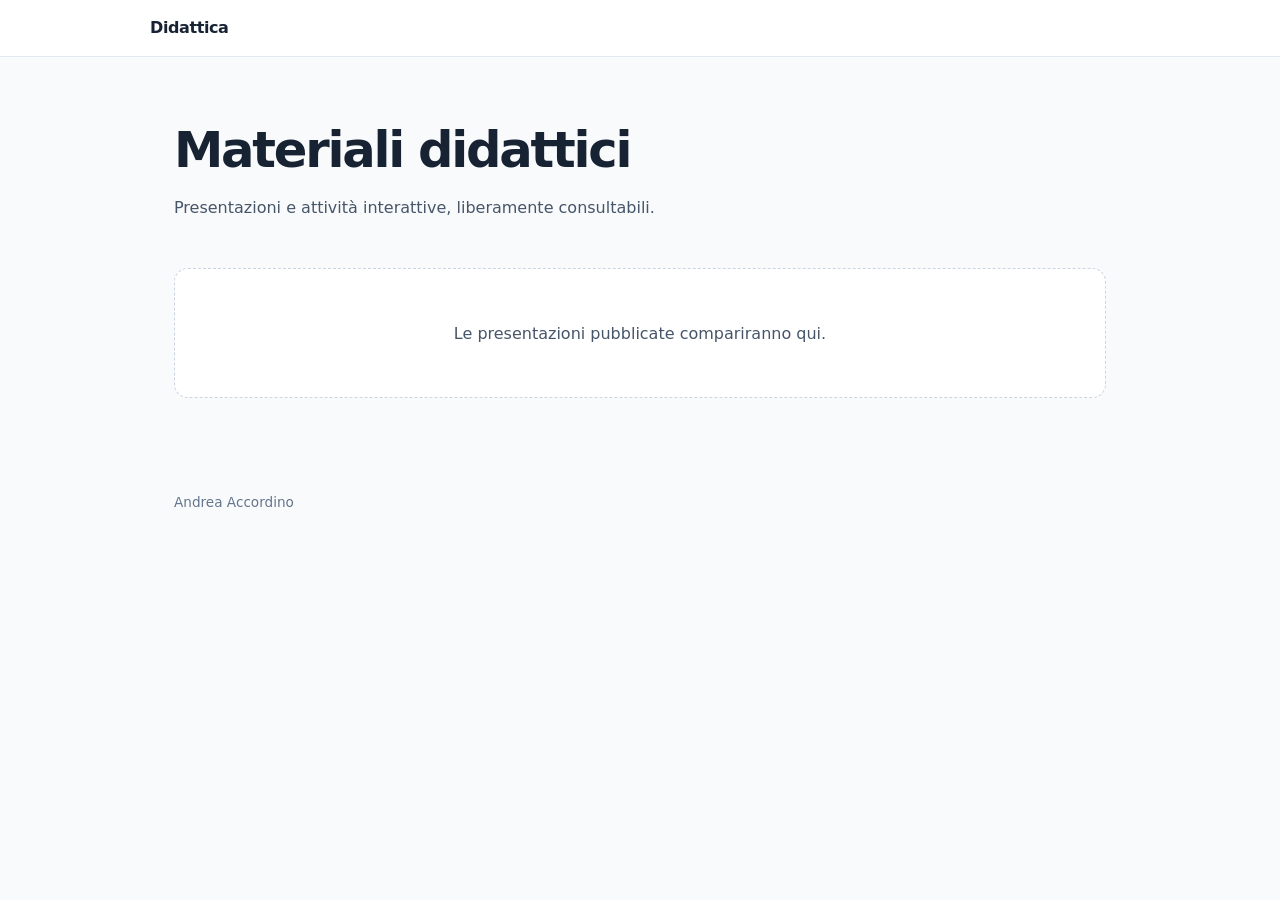
==== index.html @ a29f0cfa "Inizializza homepage del catalogo didattico" ====
<!doctype html>
<html lang="it">
<head>
  <meta charset="utf-8">
  <meta name="viewport" content="width=device-width, initial-scale=1">
  <meta name="description" content="Presentazioni e risorse didattiche interattive di Andrea Accordino.">
  <title>Didattica — Andrea Accordino</title>
  <style>
    :root { color-scheme: light; font-family: system-ui, -apple-system, "Segoe UI", sans-serif; background: #f8fafc; color: #172233; }
    * { box-sizing: border-box; }
    body { margin: 0; }
    header { background: white; border-bottom: 1px solid #e2e8f0; padding: 1.15rem max(1.5rem, calc((100vw - 980px)/2)); }
    header a { text-decoration: none; color: inherit; font-weight: 750; letter-spacing: -.025em; }
    main { max-width: 980px; margin: 0 auto; padding: 4rem 1.5rem; }
    h1 { font-size: clamp(2rem, 5vw, 3.1rem); letter-spacing: -.045em; margin: 0 0 .5rem; }
    p { color: #475569; line-height: 1.6; }
    .empty { margin-top: 3rem; border: 1px dashed #cbd5e1; border-radius: 14px; padding: 2.2rem; background: #fff; text-align: center; }
    footer { max-width: 980px; margin: 0 auto; padding: 2rem 1.5rem; color: #64748b; font-size: .85rem; }
  </style>
</head>
<body>
  <header><a href="/">Didattica</a></header>
  <main>
    <h1>Materiali didattici</h1>
    <p>Presentazioni e attività interattive, liberamente consultabili.</p>
    <section class="empty" aria-label="Catalogo delle presentazioni">
      <p>Le presentazioni pubblicate compariranno qui.</p>
    </section>
  </main>
  <footer>Andrea Accordino</footer>
</body>
</html>
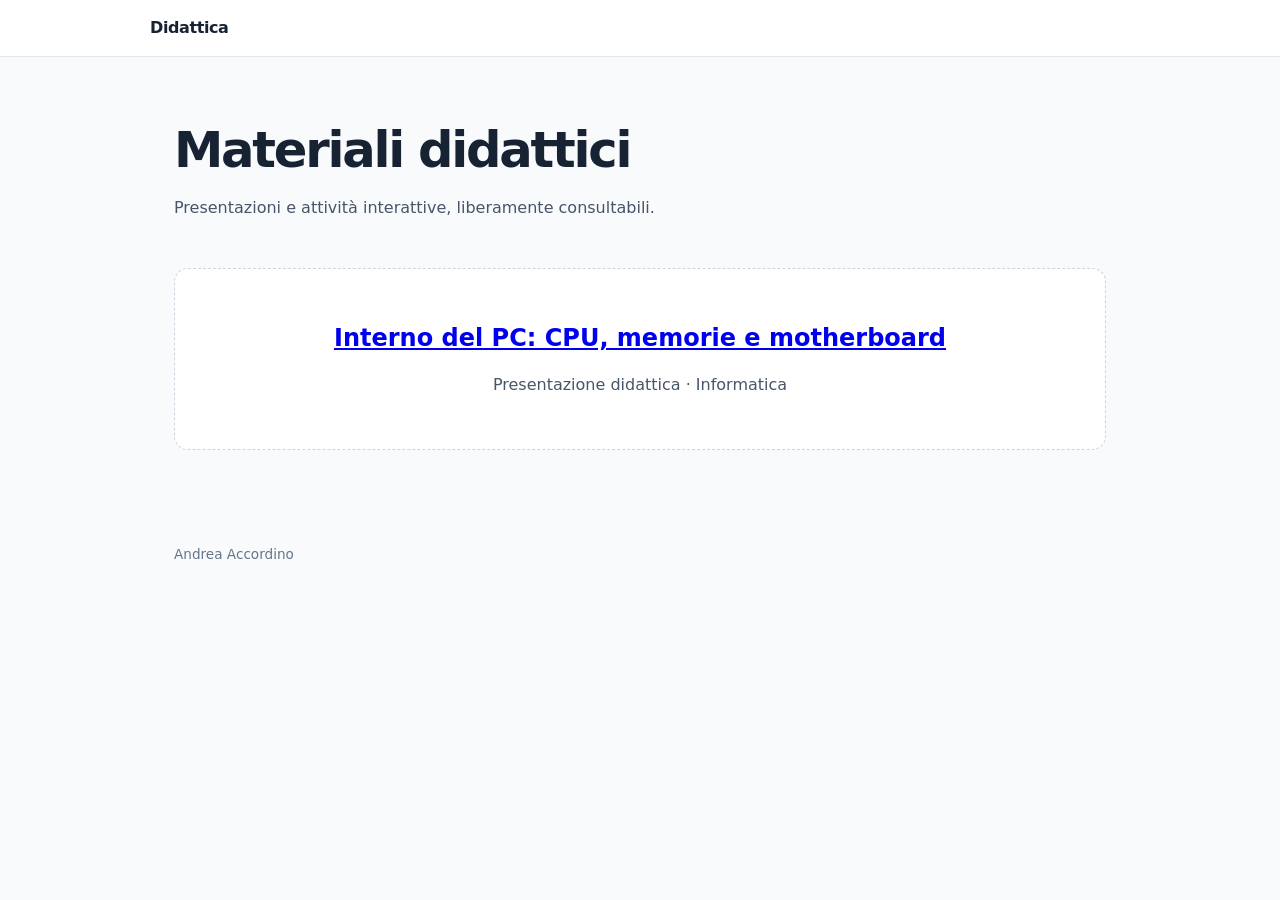
==== commit f19304e1: "Pubblica prima presentazione: Interno del PC" ====
--- a/index.html
+++ b/index.html
@@ -24,7 +24,7 @@
     <h1>Materiali didattici</h1>
     <p>Presentazioni e attività interattive, liberamente consultabili.</p>
     <section class="empty" aria-label="Catalogo delle presentazioni">
-      <p>Le presentazioni pubblicate compariranno qui.</p>
+      <h2><a href="/interno-pc/">Interno del PC: CPU, memorie e motherboard</a></h2><p>Presentazione didattica · Informatica</p>
     </section>
   </main>
   <footer>Andrea Accordino</footer>
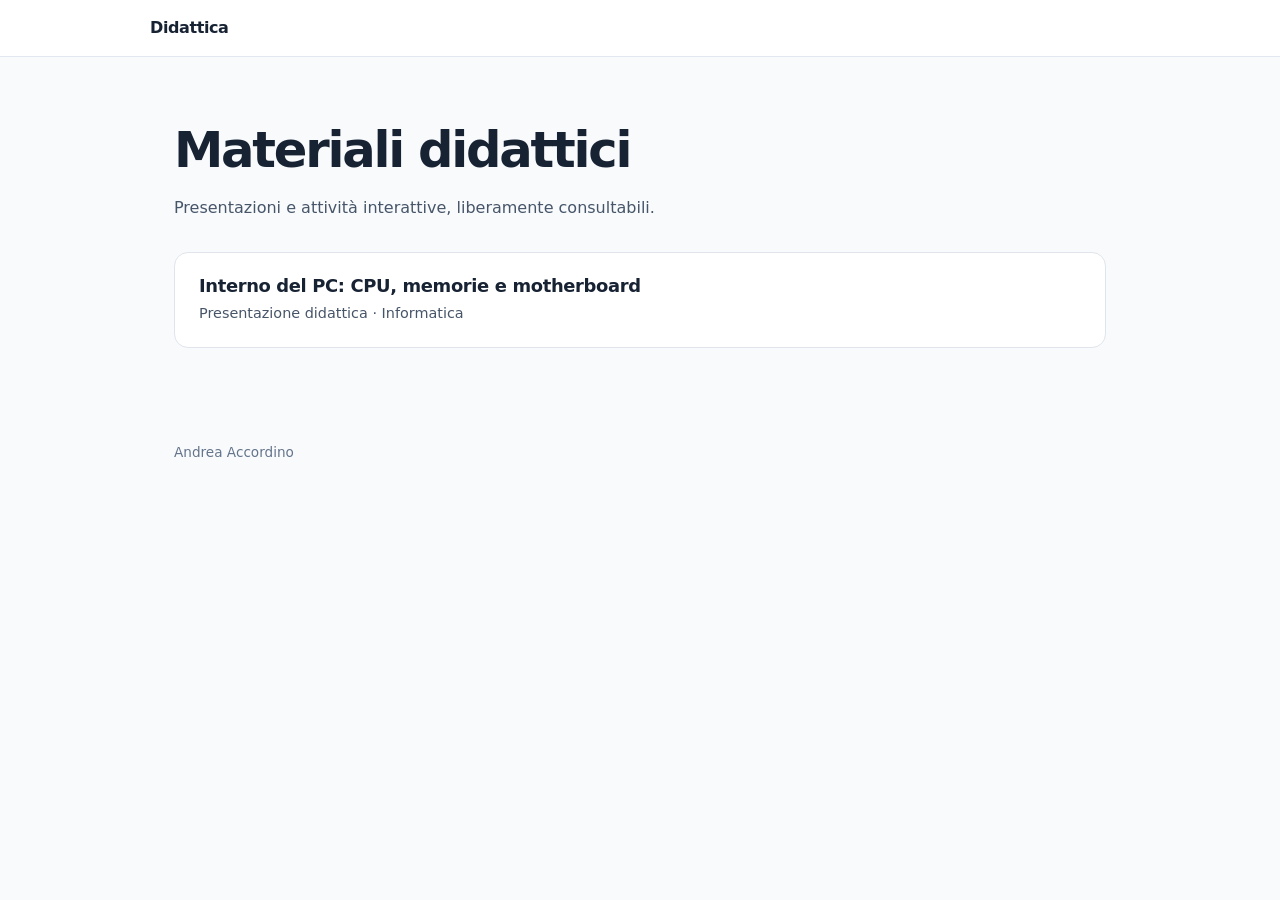
==== commit 2082afbd: "Catalogo didattica aggiornabile tramite manifest JSON" ====
--- a/index.html
+++ b/index.html
@@ -14,7 +14,12 @@
     main { max-width: 980px; margin: 0 auto; padding: 4rem 1.5rem; }
     h1 { font-size: clamp(2rem, 5vw, 3.1rem); letter-spacing: -.045em; margin: 0 0 .5rem; }
     p { color: #475569; line-height: 1.6; }
-    .empty { margin-top: 3rem; border: 1px dashed #cbd5e1; border-radius: 14px; padding: 2.2rem; background: #fff; text-align: center; }
+    .catalog { margin-top: 2rem; display: grid; gap: 14px; }
+    .catalog-card { display: block; padding: 22px 24px; background: #fff; color: inherit; border: 1px solid #dfe5eb; border-radius: 14px; text-decoration: none; transition: border-color .15s; }
+    .catalog-card:hover, .catalog-card:focus-visible { border-color: #007b8d; }
+    .catalog-card h2 { font-size: 1.12rem; letter-spacing: -.02em; margin: 0 0 6px; }
+    .catalog-card p { font-size: .9rem; margin: 0; }
+    .catalog-card:focus-visible { outline: 3px solid #007b8d; outline-offset: 3px; }
     footer { max-width: 980px; margin: 0 auto; padding: 2rem 1.5rem; color: #64748b; font-size: .85rem; }
   </style>
 </head>
@@ -23,10 +28,35 @@
   <main>
     <h1>Materiali didattici</h1>
     <p>Presentazioni e attività interattive, liberamente consultabili.</p>
-    <section class="empty" aria-label="Catalogo delle presentazioni">
-      <h2><a href="/interno-pc/">Interno del PC: CPU, memorie e motherboard</a></h2><p>Presentazione didattica · Informatica</p>
+    <section class="catalog" id="catalog" aria-label="Catalogo delle presentazioni">
+      <a class="catalog-card" href="/interno-pc/"><h2>Interno del PC: CPU, memorie e motherboard</h2><p>Presentazione didattica · Informatica</p></a>
     </section>
   </main>
   <footer>Andrea Accordino</footer>
+  <script>
+    /* I file dei materiali non richiedono rebuild: basta aggiornare catalog.json nello stesso commit. */
+    fetch('/catalog.json', {cache: 'no-store'})
+      .then(response => { if (!response.ok) throw Error('Catalogo non disponibile'); return response.json(); })
+      .then(data => {
+        if (data.schemaVersion !== 1 || !Array.isArray(data.materials)) return;
+        const section = document.getElementById('catalog');
+        const cards = data.materials
+          .filter(item => item && /^[a-z][a-z0-9-]{0,79}$/.test(item.id)
+            && typeof item.title === 'string' && item.title.length < 200)
+          .map(item => {
+            const link = document.createElement('a');
+            link.className = 'catalog-card';
+            link.href = '/' + item.id + '/';
+            const h = document.createElement('h2');
+            h.textContent = item.title;
+            const p = document.createElement('p');
+            p.textContent = typeof item.description === 'string' ? item.description : 'Presentazione didattica';
+            link.append(h, p);
+            return link;
+          });
+        if (cards.length) section.replaceChildren(...cards);
+      })
+      .catch(() => { /* Il catalogo statico resta disponibile. */ });
+  </script>
 </body>
 </html>
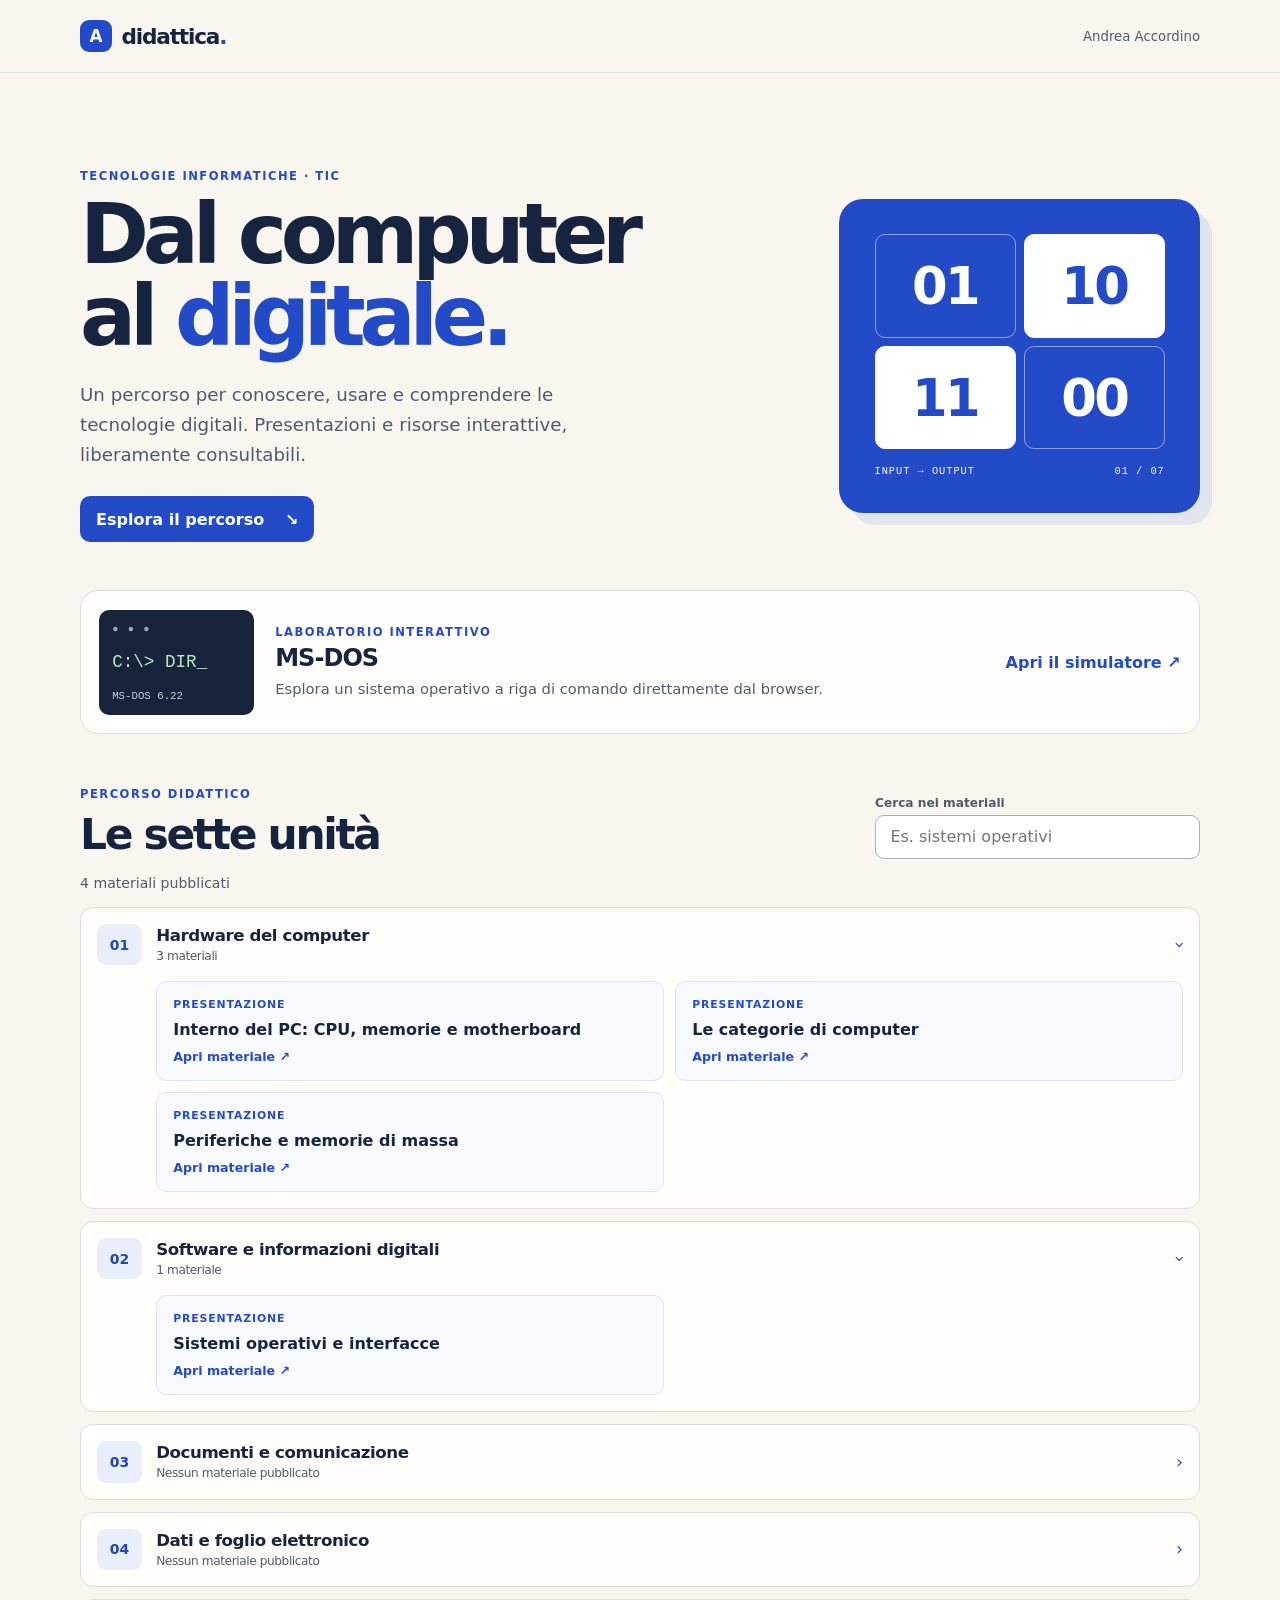
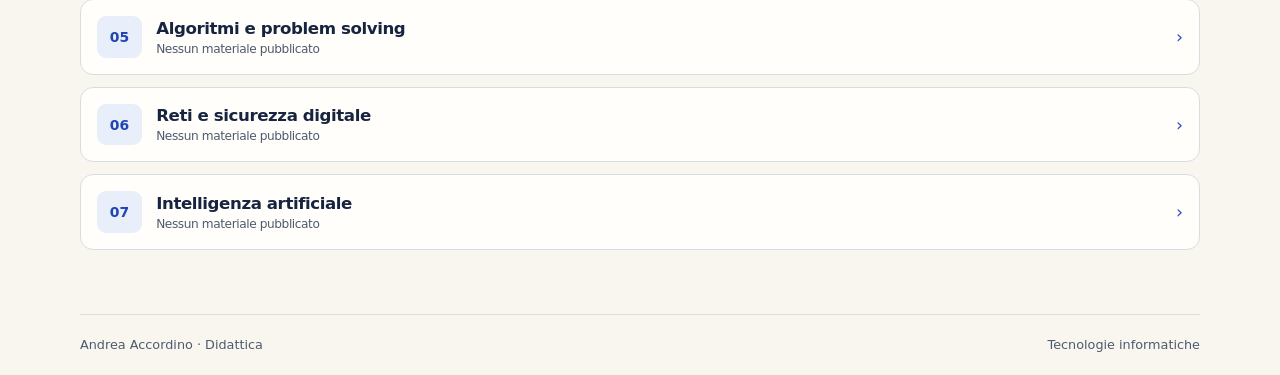
==== commit 397a60af: "feat(home): organize published TIC materials by seven teaching units" ====
--- a/index.html
+++ b/index.html
@@ -3,60 +3,43 @@
 <head>
   <meta charset="utf-8">
   <meta name="viewport" content="width=device-width, initial-scale=1">
-  <meta name="description" content="Presentazioni e risorse didattiche interattive di Andrea Accordino.">
-  <title>Didattica — Andrea Accordino</title>
-  <style>
-    :root { color-scheme: light; font-family: system-ui, -apple-system, "Segoe UI", sans-serif; background: #f8fafc; color: #172233; }
-    * { box-sizing: border-box; }
-    body { margin: 0; }
-    header { background: white; border-bottom: 1px solid #e2e8f0; padding: 1.15rem max(1.5rem, calc((100vw - 980px)/2)); }
-    header a { text-decoration: none; color: inherit; font-weight: 750; letter-spacing: -.025em; }
-    main { max-width: 980px; margin: 0 auto; padding: 4rem 1.5rem; }
-    h1 { font-size: clamp(2rem, 5vw, 3.1rem); letter-spacing: -.045em; margin: 0 0 .5rem; }
-    p { color: #475569; line-height: 1.6; }
-    .catalog { margin-top: 2rem; display: grid; gap: 14px; }
-    .catalog-card { display: block; padding: 22px 24px; background: #fff; color: inherit; border: 1px solid #dfe5eb; border-radius: 14px; text-decoration: none; transition: border-color .15s; }
-    .catalog-card:hover, .catalog-card:focus-visible { border-color: #007b8d; }
-    .catalog-card h2 { font-size: 1.12rem; letter-spacing: -.02em; margin: 0 0 6px; }
-    .catalog-card p { font-size: .9rem; margin: 0; }
-    .catalog-card:focus-visible { outline: 3px solid #007b8d; outline-offset: 3px; }
-    footer { max-width: 980px; margin: 0 auto; padding: 2rem 1.5rem; color: #64748b; font-size: .85rem; }
-  </style>
+  <meta name="description" content="Materiali didattici di Andrea Accordino: presentazioni e attività interattive per il percorso TIC.">
+  <meta name="referrer" content="no-referrer">
+  <meta http-equiv="Content-Security-Policy" content="default-src 'none'; script-src 'self'; style-src 'self'; connect-src 'self'; img-src 'self'; base-uri 'none'; object-src 'none'; form-action 'none'">
+  <meta name="theme-color" content="#f8f6ef">
+  <title>Didattica · Andrea Accordino</title>
+  <link rel="stylesheet" href="/home.css">
+  <script src="/home.js" defer></script>
 </head>
 <body>
-  <header><a href="/">Didattica</a></header>
-  <main>
-    <h1>Materiali didattici</h1>
-    <p>Presentazioni e attività interattive, liberamente consultabili.</p>
-    <section class="catalog" id="catalog" aria-label="Catalogo delle presentazioni">
-      <a class="catalog-card" href="/interno-pc/"><h2>Interno del PC: CPU, memorie e motherboard</h2><p>Presentazione didattica · Informatica</p></a>
+  <a class="skip" href="#percorso">Vai al percorso</a>
+  <header class="site-header">
+    <div class="shell masthead">
+      <a class="brand" href="/" aria-label="Didattica, homepage"><span class="brand-mark" aria-hidden="true">A</span><span>didattica<span class="brand-dot">.</span></span></a>
+      <span class="author">Andrea Accordino</span>
+    </div>
+  </header>
+  <main class="shell">
+    <section class="hero" aria-labelledby="hero-title">
+      <div><p class="eyebrow">Tecnologie informatiche · TIC</p>
+      <h1 id="hero-title">Dal computer<br>al <em>digitale.</em></h1>
+      <p class="intro">Un percorso per conoscere, usare e comprendere le tecnologie digitali. Presentazioni e risorse interattive, liberamente consultabili.</p>
+      <a class="primary" href="#percorso">Esplora il percorso <span aria-hidden="true">↘</span></a></div>
+      <div class="hero-graphic" aria-hidden="true"><div class="graphic-grid"><span>01</span><span>10</span><span>11</span><span>00</span></div><div class="graphic-caption"><span>INPUT → OUTPUT</span><span>01 / 07</span></div></div>
+    </section>
+    <section class="featured" id="miniapp" aria-label="Laboratorio interattivo">
+      <div class="terminal" aria-hidden="true"><span class="terminal-top">● ● ●</span><span>C:\&gt; DIR<span class="cursor">_</span></span><small>MS-DOS 6.22</small></div>
+      <div class="feature-copy"><p class="eyebrow">Laboratorio interattivo</p><h2>MS-DOS</h2><p>Esplora un sistema operativo a riga di comando direttamente dal browser.</p></div>
+      <a class="feature-link" href="/miniapp/ms-dos/">Apri il simulatore <span aria-hidden="true">↗</span></a>
+    </section>
+    <section id="percorso" class="path" aria-labelledby="path-title">
+      <div class="path-heading"><div><p class="eyebrow">Percorso didattico</p><h2 id="path-title">Le sette unità</h2></div><div class="search-wrap"><label for="search">Cerca nei materiali</label><input id="search" type="search" placeholder="Es. sistemi operativi" autocomplete="off" disabled></div></div>
+      <p class="catalog-status" id="catalog-status" role="status" aria-live="polite">Caricamento dei materiali pubblicati…</p>
+      <button type="button" id="retry" hidden>Riprova</button>
+      <div id="units" class="units"></div>
+      <noscript><p>Attiva JavaScript per consultare il catalogo aggiornato.</p></noscript>
     </section>
   </main>
-  <footer>Andrea Accordino</footer>
-  <script>
-    /* I file dei materiali non richiedono rebuild: basta aggiornare catalog.json nello stesso commit. */
-    fetch('/catalog.json', {cache: 'no-store'})
-      .then(response => { if (!response.ok) throw Error('Catalogo non disponibile'); return response.json(); })
-      .then(data => {
-        if (data.schemaVersion !== 1 || !Array.isArray(data.materials)) return;
-        const section = document.getElementById('catalog');
-        const cards = data.materials
-          .filter(item => item && /^[a-z][a-z0-9-]{0,79}$/.test(item.id)
-            && typeof item.title === 'string' && item.title.length < 200)
-          .map(item => {
-            const link = document.createElement('a');
-            link.className = 'catalog-card';
-            link.href = '/' + item.id + '/';
-            const h = document.createElement('h2');
-            h.textContent = item.title;
-            const p = document.createElement('p');
-            p.textContent = typeof item.description === 'string' ? item.description : 'Presentazione didattica';
-            link.append(h, p);
-            return link;
-          });
-        if (cards.length) section.replaceChildren(...cards);
-      })
-      .catch(() => { /* Il catalogo statico resta disponibile. */ });
-  </script>
+  <footer class="shell footer"><span>Andrea Accordino · Didattica</span><span>Tecnologie informatiche</span></footer>
 </body>
 </html>
--- a/home.css
+++ b/home.css
@@ -0,0 +1,10 @@
+:root{color-scheme:light;font-family:system-ui,-apple-system,"Segoe UI",sans-serif;background:#f8f6ef;color:#172440;--blue:#244bc7;--ink:#172440;--muted:#4e5a6d;--line:#d9dce1;--paper:#fffefa}
+*{box-sizing:border-box}html{scroll-behavior:smooth}body{margin:0}a{color:inherit}button,input{font:inherit}button,a,input,summary{touch-action:manipulation}a:focus-visible,button:focus-visible,input:focus-visible,summary:focus-visible{outline:3px solid var(--blue);outline-offset:4px} [hidden]{display:none!important}
+.shell{max-width:1120px;width:calc(100% - 3rem);margin-inline:auto}.skip{position:absolute;top:-5rem;left:1rem;background:white;padding:1rem;z-index:5}.skip:focus{top:1rem}
+.site-header{border-bottom:1px solid var(--line)}.masthead{display:flex;align-items:center;justify-content:space-between;gap:1rem;min-height:72px}.brand{display:flex;align-items:center;gap:.6rem;font-size:1.35rem;font-weight:800;letter-spacing:-.055em;text-decoration:none}.brand-mark{display:grid;place-items:center;width:32px;height:32px;border-radius:9px;background:var(--blue);color:#fff;font-size:1.05rem;letter-spacing:0}.brand-dot{color:var(--blue)}.author{font-size:.83rem;color:var(--muted);text-align:right}
+.hero{display:grid;grid-template-columns:minmax(0,1.3fr) minmax(0,.7fr);gap:clamp(2rem,7vw,6rem);align-items:center;padding:clamp(3rem,8vw,6rem) 0 3rem}.eyebrow{color:var(--blue);font-size:.72rem;font-weight:800;letter-spacing:.13em;text-transform:uppercase;margin:0 0 .7rem}h1,h2,p{overflow-wrap:anywhere}h1{font-size:clamp(2.65rem,6.5vw,5.6rem);letter-spacing:-.075em;line-height:.98;margin:.3rem 0 1.4rem;font-weight:800}h1 em{font-style:normal;color:var(--blue)}.intro{font-size:clamp(1rem,2vw,1.14rem);line-height:1.65;color:var(--muted);max-width:49ch;margin:0 0 1.65rem}.primary{display:inline-flex;align-items:center;gap:1.3rem;border-radius:10px;background:var(--blue);color:white;text-decoration:none;padding:.85rem 1rem;font-weight:700}.primary:hover{background:#173ba9}
+.hero-graphic{background:var(--blue);color:white;aspect-ratio:1.15;min-width:0;display:flex;flex-direction:column;justify-content:space-between;padding:clamp(1rem,3.5vw,2.2rem);border-radius:24px;box-shadow:12px 12px 0 #e2e5ec}.graphic-grid{display:grid;grid-template-columns:repeat(2,1fr);gap:8px;flex:1}.graphic-grid span{display:grid;place-items:center;font-size:clamp(1.8rem,4vw,4rem);font-weight:750;letter-spacing:-.05em;border:1px solid #8da5f0;border-radius:10px}.graphic-grid span:nth-child(2),.graphic-grid span:nth-child(3){background:#fff;color:var(--blue);border-color:#fff}.graphic-caption{display:flex;justify-content:space-between;gap:1rem;font-family:ui-monospace,monospace;font-size:.65rem;margin-top:1rem;letter-spacing:.09em}
+.featured{display:grid;grid-template-columns:155px minmax(0,1fr) auto;align-items:center;gap:1.3rem;background:var(--paper);border:1px solid var(--line);border-radius:18px;padding:1.15rem}.terminal{display:flex;flex-direction:column;justify-content:space-between;min-height:105px;background:#17243c;color:#b8e9bf;border-radius:10px;padding:.8rem;font-family:ui-monospace,monospace;font-size:1.1rem}.terminal-top{font-size:.65rem;color:#9ba9bc;letter-spacing:.15em}.terminal small{font-size:.67rem;color:#c9d2df}.cursor{color:#b8e9bf}.feature-copy h2{margin:0;font-size:1.5rem;letter-spacing:-.04em}.feature-copy p:last-child{margin:.35rem 0 0;color:var(--muted);line-height:1.45;font-size:.92rem}.feature-copy .eyebrow{margin-bottom:.3rem}.feature-link{color:var(--blue);font-weight:750;text-decoration:none;padding:.7rem 0}.feature-link:hover{text-decoration:underline}
+.path{padding:3.3rem 0 4rem;scroll-margin-top:1rem}.path-heading{display:flex;justify-content:space-between;align-items:end;gap:1.5rem;flex-wrap:wrap}.path-heading h2{font-size:clamp(1.75rem,4vw,2.65rem);letter-spacing:-.055em;line-height:1.1;margin:0}.search-wrap{width:min(100%,325px)}.search-wrap label{display:block;font-size:.76rem;font-weight:700;color:var(--muted);margin-bottom:.3rem}.search-wrap input{width:100%;min-height:44px;padding:.7rem .9rem;border:1px solid #a8afbc;border-radius:9px;background:white;color:var(--ink)}.catalog-status{color:var(--muted);font-size:.88rem;margin:1rem 0}.units{display:grid;gap:.75rem}.unit{background:var(--paper);border:1px solid var(--line);border-radius:13px;overflow:hidden}.unit summary{display:grid;grid-template-columns:2.8rem minmax(0,1fr) auto;align-items:center;gap:.9rem;padding:1rem;cursor:pointer;list-style:none}.unit summary::-webkit-details-marker{display:none}.unit summary:hover{background:#f0f3fb}.unit-number{display:grid;place-items:center;background:#e9eefb;color:#2145b3;min-height:2.6rem;border-radius:9px;font-size:.87rem;font-weight:800;font-variant-numeric:tabular-nums}.unit-title{font-weight:750;letter-spacing:-.025em;font-size:1.04rem;overflow-wrap:anywhere}.unit-count{color:var(--muted);font-size:.76rem;display:block;font-weight:500;margin-top:.25rem}.unit-chevron{font-size:1.1rem;color:var(--blue)}.unit[open] .unit-chevron{transform:rotate(90deg)}.material-list{display:grid;grid-template-columns:repeat(2,minmax(0,1fr));gap:.7rem;padding:0 1rem 1rem 4.7rem}.material-card{display:flex;flex-direction:column;gap:.5rem;padding:1rem;border:1px solid #e0e4eb;background:#f8f9fc;border-radius:10px;text-decoration:none;min-width:0}.material-card:hover{border-color:var(--blue);background:#edf1fd}.material-type{color:var(--blue);font-size:.68rem;font-weight:800;text-transform:uppercase;letter-spacing:.08em}.material-title{font-weight:750;line-height:1.35;overflow-wrap:anywhere}.material-desc{color:var(--muted);font-size:.82rem;line-height:1.4;overflow-wrap:anywhere}.material-action{color:var(--blue);font-size:.79rem;font-weight:750;margin-top:auto}.empty{color:var(--muted);font-size:.9rem;margin:0;padding:0 1rem 1rem 4.7rem}#retry{padding:.5rem .8rem;background:white;border:1px solid var(--blue);color:var(--blue);border-radius:8px;cursor:pointer;margin-bottom:1rem}.footer{display:flex;justify-content:space-between;gap:1rem;flex-wrap:wrap;border-top:1px solid var(--line);padding-block:1.4rem;color:var(--muted);font-size:.8rem}
+@media(max-width:720px){.shell{width:calc(100% - 2rem)}.masthead{min-height:62px}.hero{grid-template-columns:1fr;padding:2.7rem 0 2rem;gap:1.5rem}.hero-graphic{display:none}.featured{grid-template-columns:95px minmax(0,1fr);gap:.85rem;padding:.9rem}.terminal{min-height:90px;font-size:.85rem;padding:.6rem}.feature-link{grid-column:2;padding:.25rem 0}.path{padding:2.4rem 0 3rem}.path-heading{gap:1rem}.search-wrap{width:100%}.unit summary{grid-template-columns:2.3rem minmax(0,1fr) auto;gap:.65rem;padding:.8rem}.unit-number{min-height:2.3rem}.material-list{grid-template-columns:1fr;padding:0 .8rem .8rem}.empty{padding:0 .8rem .8rem}.footer{display:grid;gap:.3rem}}
+@media(prefers-reduced-motion:reduce){html{scroll-behavior:auto}}
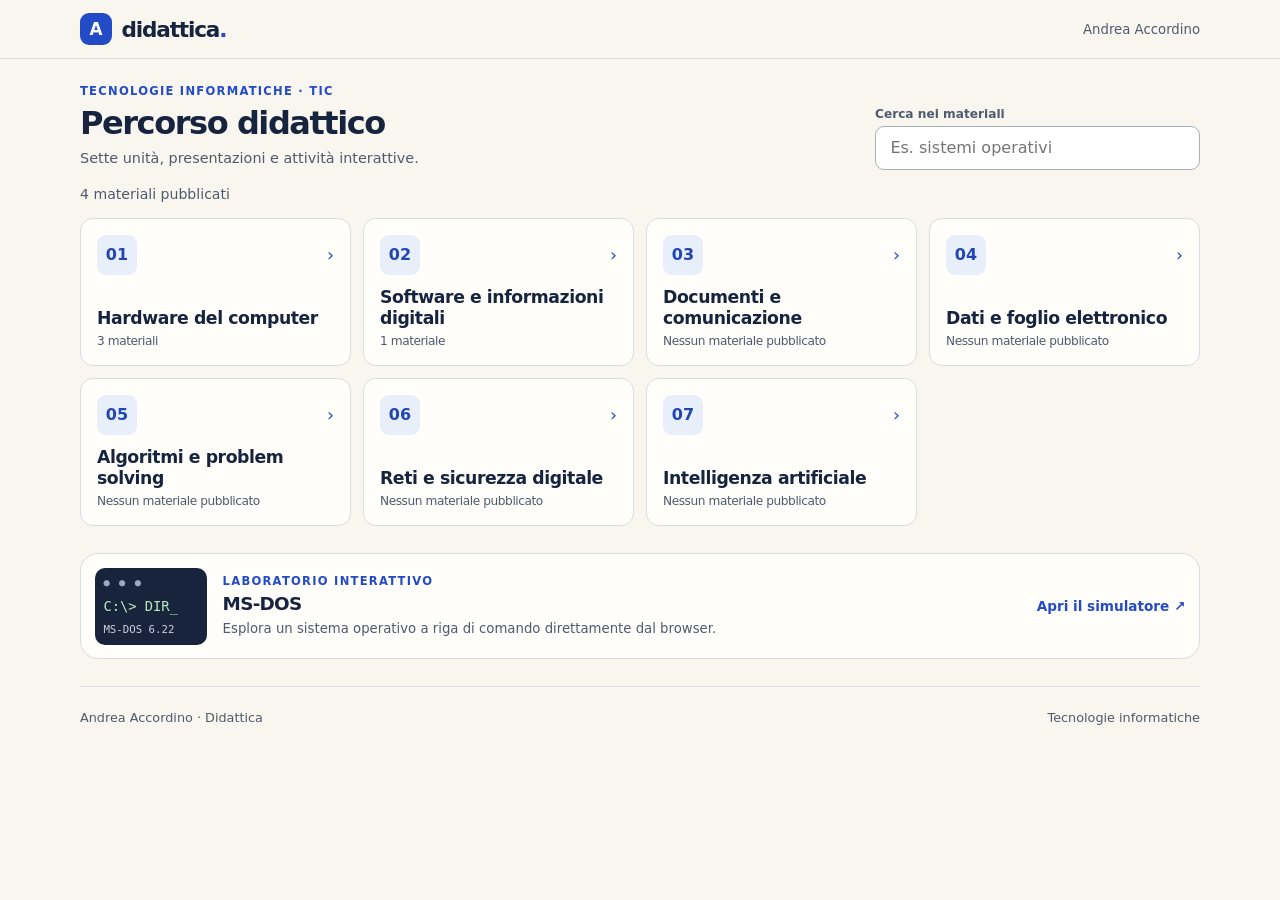
==== commit d97b2027: "fix(home): make seven teaching units the primary navigation" ====
--- a/index.html
+++ b/index.html
@@ -8,8 +8,8 @@
   <meta http-equiv="Content-Security-Policy" content="default-src 'none'; script-src 'self'; style-src 'self'; connect-src 'self'; img-src 'self'; base-uri 'none'; object-src 'none'; form-action 'none'">
   <meta name="theme-color" content="#f8f6ef">
   <title>Didattica · Andrea Accordino</title>
-  <link rel="stylesheet" href="/home.css">
-  <script src="/home.js" defer></script>
+  <link rel="stylesheet" href="/home.css?v=2">
+  <script src="/home.js?v=2" defer></script>
 </head>
 <body>
   <a class="skip" href="#percorso">Vai al percorso</a>
@@ -20,25 +20,19 @@
     </div>
   </header>
   <main class="shell">
-    <section class="hero" aria-labelledby="hero-title">
-      <div><p class="eyebrow">Tecnologie informatiche · TIC</p>
-      <h1 id="hero-title">Dal computer<br>al <em>digitale.</em></h1>
-      <p class="intro">Un percorso per conoscere, usare e comprendere le tecnologie digitali. Presentazioni e risorse interattive, liberamente consultabili.</p>
-      <a class="primary" href="#percorso">Esplora il percorso <span aria-hidden="true">↘</span></a></div>
-      <div class="hero-graphic" aria-hidden="true"><div class="graphic-grid"><span>01</span><span>10</span><span>11</span><span>00</span></div><div class="graphic-caption"><span>INPUT → OUTPUT</span><span>01 / 07</span></div></div>
+    <section id="percorso" class="path" aria-labelledby="path-title">
+      <div class="path-heading"><div><p class="eyebrow">Tecnologie informatiche · TIC</p><h1 id="path-title">Percorso didattico</h1><p class="intro">Sette unità, presentazioni e attività interattive.</p></div><div class="search-wrap"><label for="search">Cerca nei materiali</label><input id="search" type="search" placeholder="Es. sistemi operativi" autocomplete="off" disabled></div></div>
+      <p class="catalog-status" id="catalog-status" role="status" aria-live="polite">Caricamento dei materiali pubblicati…</p>
+      <button type="button" id="retry" hidden>Riprova</button>
+      <div id="units" class="units"></div>
+      <div id="unit-content" class="unit-content" hidden></div>
+      <noscript><p>Attiva JavaScript per consultare il catalogo aggiornato.</p></noscript>
     </section>
     <section class="featured" id="miniapp" aria-label="Laboratorio interattivo">
       <div class="terminal" aria-hidden="true"><span class="terminal-top">● ● ●</span><span>C:\&gt; DIR<span class="cursor">_</span></span><small>MS-DOS 6.22</small></div>
       <div class="feature-copy"><p class="eyebrow">Laboratorio interattivo</p><h2>MS-DOS</h2><p>Esplora un sistema operativo a riga di comando direttamente dal browser.</p></div>
       <a class="feature-link" href="/miniapp/ms-dos/">Apri il simulatore <span aria-hidden="true">↗</span></a>
     </section>
-    <section id="percorso" class="path" aria-labelledby="path-title">
-      <div class="path-heading"><div><p class="eyebrow">Percorso didattico</p><h2 id="path-title">Le sette unità</h2></div><div class="search-wrap"><label for="search">Cerca nei materiali</label><input id="search" type="search" placeholder="Es. sistemi operativi" autocomplete="off" disabled></div></div>
-      <p class="catalog-status" id="catalog-status" role="status" aria-live="polite">Caricamento dei materiali pubblicati…</p>
-      <button type="button" id="retry" hidden>Riprova</button>
-      <div id="units" class="units"></div>
-      <noscript><p>Attiva JavaScript per consultare il catalogo aggiornato.</p></noscript>
-    </section>
   </main>
   <footer class="shell footer"><span>Andrea Accordino · Didattica</span><span>Tecnologie informatiche</span></footer>
 </body>
--- a/home.css
+++ b/home.css
@@ -2,9 +2,9 @@
 *{box-sizing:border-box}html{scroll-behavior:smooth}body{margin:0}a{color:inherit}button,input{font:inherit}button,a,input,summary{touch-action:manipulation}a:focus-visible,button:focus-visible,input:focus-visible,summary:focus-visible{outline:3px solid var(--blue);outline-offset:4px} [hidden]{display:none!important}
 .shell{max-width:1120px;width:calc(100% - 3rem);margin-inline:auto}.skip{position:absolute;top:-5rem;left:1rem;background:white;padding:1rem;z-index:5}.skip:focus{top:1rem}
 .site-header{border-bottom:1px solid var(--line)}.masthead{display:flex;align-items:center;justify-content:space-between;gap:1rem;min-height:72px}.brand{display:flex;align-items:center;gap:.6rem;font-size:1.35rem;font-weight:800;letter-spacing:-.055em;text-decoration:none}.brand-mark{display:grid;place-items:center;width:32px;height:32px;border-radius:9px;background:var(--blue);color:#fff;font-size:1.05rem;letter-spacing:0}.brand-dot{color:var(--blue)}.author{font-size:.83rem;color:var(--muted);text-align:right}
-.hero{display:grid;grid-template-columns:minmax(0,1.3fr) minmax(0,.7fr);gap:clamp(2rem,7vw,6rem);align-items:center;padding:clamp(3rem,8vw,6rem) 0 3rem}.eyebrow{color:var(--blue);font-size:.72rem;font-weight:800;letter-spacing:.13em;text-transform:uppercase;margin:0 0 .7rem}h1,h2,p{overflow-wrap:anywhere}h1{font-size:clamp(2.65rem,6.5vw,5.6rem);letter-spacing:-.075em;line-height:.98;margin:.3rem 0 1.4rem;font-weight:800}h1 em{font-style:normal;color:var(--blue)}.intro{font-size:clamp(1rem,2vw,1.14rem);line-height:1.65;color:var(--muted);max-width:49ch;margin:0 0 1.65rem}.primary{display:inline-flex;align-items:center;gap:1.3rem;border-radius:10px;background:var(--blue);color:white;text-decoration:none;padding:.85rem 1rem;font-weight:700}.primary:hover{background:#173ba9}
-.hero-graphic{background:var(--blue);color:white;aspect-ratio:1.15;min-width:0;display:flex;flex-direction:column;justify-content:space-between;padding:clamp(1rem,3.5vw,2.2rem);border-radius:24px;box-shadow:12px 12px 0 #e2e5ec}.graphic-grid{display:grid;grid-template-columns:repeat(2,1fr);gap:8px;flex:1}.graphic-grid span{display:grid;place-items:center;font-size:clamp(1.8rem,4vw,4rem);font-weight:750;letter-spacing:-.05em;border:1px solid #8da5f0;border-radius:10px}.graphic-grid span:nth-child(2),.graphic-grid span:nth-child(3){background:#fff;color:var(--blue);border-color:#fff}.graphic-caption{display:flex;justify-content:space-between;gap:1rem;font-family:ui-monospace,monospace;font-size:.65rem;margin-top:1rem;letter-spacing:.09em}
 .featured{display:grid;grid-template-columns:155px minmax(0,1fr) auto;align-items:center;gap:1.3rem;background:var(--paper);border:1px solid var(--line);border-radius:18px;padding:1.15rem}.terminal{display:flex;flex-direction:column;justify-content:space-between;min-height:105px;background:#17243c;color:#b8e9bf;border-radius:10px;padding:.8rem;font-family:ui-monospace,monospace;font-size:1.1rem}.terminal-top{font-size:.65rem;color:#9ba9bc;letter-spacing:.15em}.terminal small{font-size:.67rem;color:#c9d2df}.cursor{color:#b8e9bf}.feature-copy h2{margin:0;font-size:1.5rem;letter-spacing:-.04em}.feature-copy p:last-child{margin:.35rem 0 0;color:var(--muted);line-height:1.45;font-size:.92rem}.feature-copy .eyebrow{margin-bottom:.3rem}.feature-link{color:var(--blue);font-weight:750;text-decoration:none;padding:.7rem 0}.feature-link:hover{text-decoration:underline}
-.path{padding:3.3rem 0 4rem;scroll-margin-top:1rem}.path-heading{display:flex;justify-content:space-between;align-items:end;gap:1.5rem;flex-wrap:wrap}.path-heading h2{font-size:clamp(1.75rem,4vw,2.65rem);letter-spacing:-.055em;line-height:1.1;margin:0}.search-wrap{width:min(100%,325px)}.search-wrap label{display:block;font-size:.76rem;font-weight:700;color:var(--muted);margin-bottom:.3rem}.search-wrap input{width:100%;min-height:44px;padding:.7rem .9rem;border:1px solid #a8afbc;border-radius:9px;background:white;color:var(--ink)}.catalog-status{color:var(--muted);font-size:.88rem;margin:1rem 0}.units{display:grid;gap:.75rem}.unit{background:var(--paper);border:1px solid var(--line);border-radius:13px;overflow:hidden}.unit summary{display:grid;grid-template-columns:2.8rem minmax(0,1fr) auto;align-items:center;gap:.9rem;padding:1rem;cursor:pointer;list-style:none}.unit summary::-webkit-details-marker{display:none}.unit summary:hover{background:#f0f3fb}.unit-number{display:grid;place-items:center;background:#e9eefb;color:#2145b3;min-height:2.6rem;border-radius:9px;font-size:.87rem;font-weight:800;font-variant-numeric:tabular-nums}.unit-title{font-weight:750;letter-spacing:-.025em;font-size:1.04rem;overflow-wrap:anywhere}.unit-count{color:var(--muted);font-size:.76rem;display:block;font-weight:500;margin-top:.25rem}.unit-chevron{font-size:1.1rem;color:var(--blue)}.unit[open] .unit-chevron{transform:rotate(90deg)}.material-list{display:grid;grid-template-columns:repeat(2,minmax(0,1fr));gap:.7rem;padding:0 1rem 1rem 4.7rem}.material-card{display:flex;flex-direction:column;gap:.5rem;padding:1rem;border:1px solid #e0e4eb;background:#f8f9fc;border-radius:10px;text-decoration:none;min-width:0}.material-card:hover{border-color:var(--blue);background:#edf1fd}.material-type{color:var(--blue);font-size:.68rem;font-weight:800;text-transform:uppercase;letter-spacing:.08em}.material-title{font-weight:750;line-height:1.35;overflow-wrap:anywhere}.material-desc{color:var(--muted);font-size:.82rem;line-height:1.4;overflow-wrap:anywhere}.material-action{color:var(--blue);font-size:.79rem;font-weight:750;margin-top:auto}.empty{color:var(--muted);font-size:.9rem;margin:0;padding:0 1rem 1rem 4.7rem}#retry{padding:.5rem .8rem;background:white;border:1px solid var(--blue);color:var(--blue);border-radius:8px;cursor:pointer;margin-bottom:1rem}.footer{display:flex;justify-content:space-between;gap:1rem;flex-wrap:wrap;border-top:1px solid var(--line);padding-block:1.4rem;color:var(--muted);font-size:.8rem}
-@media(max-width:720px){.shell{width:calc(100% - 2rem)}.masthead{min-height:62px}.hero{grid-template-columns:1fr;padding:2.7rem 0 2rem;gap:1.5rem}.hero-graphic{display:none}.featured{grid-template-columns:95px minmax(0,1fr);gap:.85rem;padding:.9rem}.terminal{min-height:90px;font-size:.85rem;padding:.6rem}.feature-link{grid-column:2;padding:.25rem 0}.path{padding:2.4rem 0 3rem}.path-heading{gap:1rem}.search-wrap{width:100%}.unit summary{grid-template-columns:2.3rem minmax(0,1fr) auto;gap:.65rem;padding:.8rem}.unit-number{min-height:2.3rem}.material-list{grid-template-columns:1fr;padding:0 .8rem .8rem}.empty{padding:0 .8rem .8rem}.footer{display:grid;gap:.3rem}}
+.path{padding:1.55rem 0 1.7rem;scroll-margin-top:1rem}.path-heading{display:flex;justify-content:space-between;align-items:end;gap:1.5rem;flex-wrap:wrap}.path-heading h1{font-size:clamp(1.45rem,2.5vw,2rem);letter-spacing:-.045em;line-height:1.15;margin:0}.search-wrap{width:min(100%,325px)}.search-wrap label{display:block;font-size:.76rem;font-weight:700;color:var(--muted);margin-bottom:.3rem}.search-wrap input{width:100%;min-height:44px;padding:.7rem .9rem;border:1px solid #a8afbc;border-radius:9px;background:white;color:var(--ink)}.catalog-status{color:var(--muted);font-size:.88rem;margin:1rem 0}.units{display:grid;grid-template-columns:repeat(4,minmax(0,1fr));gap:.75rem}.unit{position:relative;display:flex;flex-direction:column;align-items:flex-start;justify-content:space-between;text-align:left;min-width:0;min-height:148px;padding:1rem;background:var(--paper);border:1px solid var(--line);border-radius:13px;color:var(--ink);cursor:pointer;gap:.65rem}.unit:hover{border-color:var(--blue);background:#f0f3fb}.unit[aria-expanded="true"]{border-color:var(--blue);box-shadow:inset 0 0 0 1px var(--blue);background:#eef2ff}.unit-top{display:flex;align-items:center;justify-content:space-between;width:100%;gap:.5rem}.unit-number{display:grid;place-items:center;background:#e9eefb;color:#2145b3;width:2.5rem;height:2.5rem;border-radius:9px;font-size:1rem;font-weight:800;font-variant-numeric:tabular-nums}.unit-title{font-weight:760;letter-spacing:-.025em;font-size:1.08rem;line-height:1.2;overflow-wrap:anywhere}.unit-count{color:var(--muted);font-size:.76rem;display:block;font-weight:500;margin-top:.35rem}.unit-chevron{font-size:1.1rem;color:var(--blue)}.unit[aria-expanded="true"] .unit-chevron{transform:rotate(90deg)}.material-list{display:grid;grid-template-columns:repeat(auto-fit,minmax(min(100%,220px),1fr));gap:.7rem}.material-card{display:flex;flex-direction:column;gap:.5rem;padding:1rem;border:1px solid #e0e4eb;background:#f8f9fc;border-radius:10px;text-decoration:none;min-width:0}.material-card:hover{border-color:var(--blue);background:#edf1fd}.material-type{color:var(--blue);font-size:.68rem;font-weight:800;text-transform:uppercase;letter-spacing:.08em}.material-title{font-weight:750;line-height:1.35;overflow-wrap:anywhere}.material-desc{color:var(--muted);font-size:.82rem;line-height:1.4;overflow-wrap:anywhere}.material-action{color:var(--blue);font-size:.79rem;font-weight:750;margin-top:auto}.empty{color:var(--muted);font-size:.9rem;margin:0}#retry{padding:.5rem .8rem;background:white;border:1px solid var(--blue);color:var(--blue);border-radius:8px;cursor:pointer;margin-bottom:1rem}.footer{display:flex;justify-content:space-between;gap:1rem;flex-wrap:wrap;border-top:1px solid var(--line);padding-block:1.4rem;color:var(--muted);font-size:.8rem}
 @media(prefers-reduced-motion:reduce){html{scroll-behavior:auto}}
+
+.eyebrow{color:var(--blue);font-size:.72rem;font-weight:800;letter-spacing:.11em;text-transform:uppercase;margin:0 0 .45rem}.intro{font-size:.9rem;color:var(--muted);line-height:1.5;margin:.4rem 0 0}.masthead{min-height:58px}.unit-content{margin-top:.9rem;padding:1rem;border:1px solid var(--line);background:var(--paper);border-radius:13px}.unit-section+ .unit-section{margin-top:1.2rem}.unit-section h2{font-size:1.05rem;letter-spacing:-.02em;margin:0 0 .7rem}.unit-section h2:focus{outline:none}.featured{margin:0 0 1.7rem;grid-template-columns:112px minmax(0,1fr) auto;padding:.85rem;gap:1rem}.terminal{min-height:77px;font-size:.86rem;padding:.55rem}.feature-copy h2{font-size:1.15rem}.feature-copy p:last-child{font-size:.83rem}.feature-link{font-size:.85rem}
+@media(max-width:850px){.units{grid-template-columns:repeat(3,minmax(0,1fr))}}@media(max-width:620px){.shell{width:calc(100% - 1.5rem)}.masthead{min-height:52px}.path{padding:1rem 0 1.25rem}.path-heading{gap:.8rem}.search-wrap{width:100%}.units{grid-template-columns:repeat(2,minmax(0,1fr));gap:.5rem}.unit{min-height:125px;padding:.7rem;gap:.45rem}.unit-title{font-size:.94rem}.unit-number{width:2rem;height:2rem;font-size:.85rem}.unit-count{font-size:.7rem}.featured{grid-template-columns:78px minmax(0,1fr);gap:.65rem}.feature-link{grid-column:2;padding:.2rem 0}.terminal{min-height:70px;font-size:.75rem}.footer{display:grid;gap:.3rem}}
